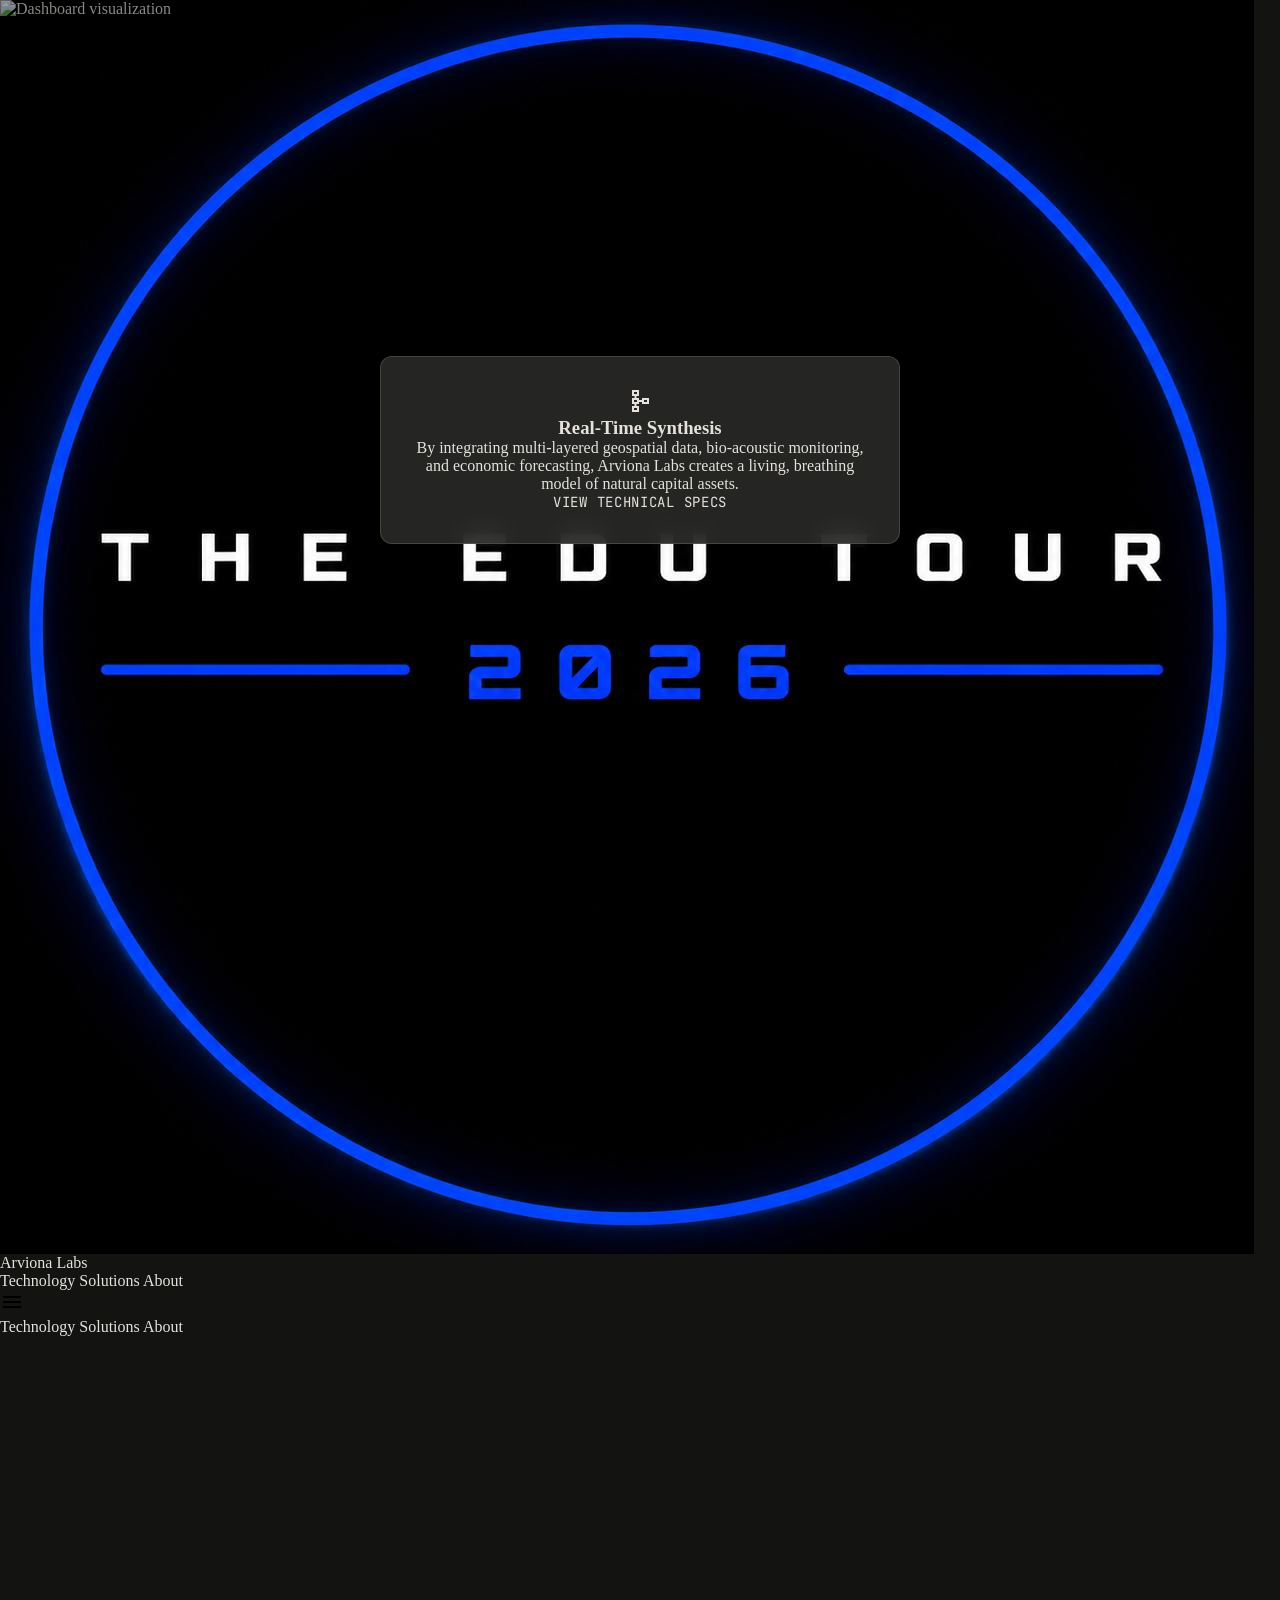
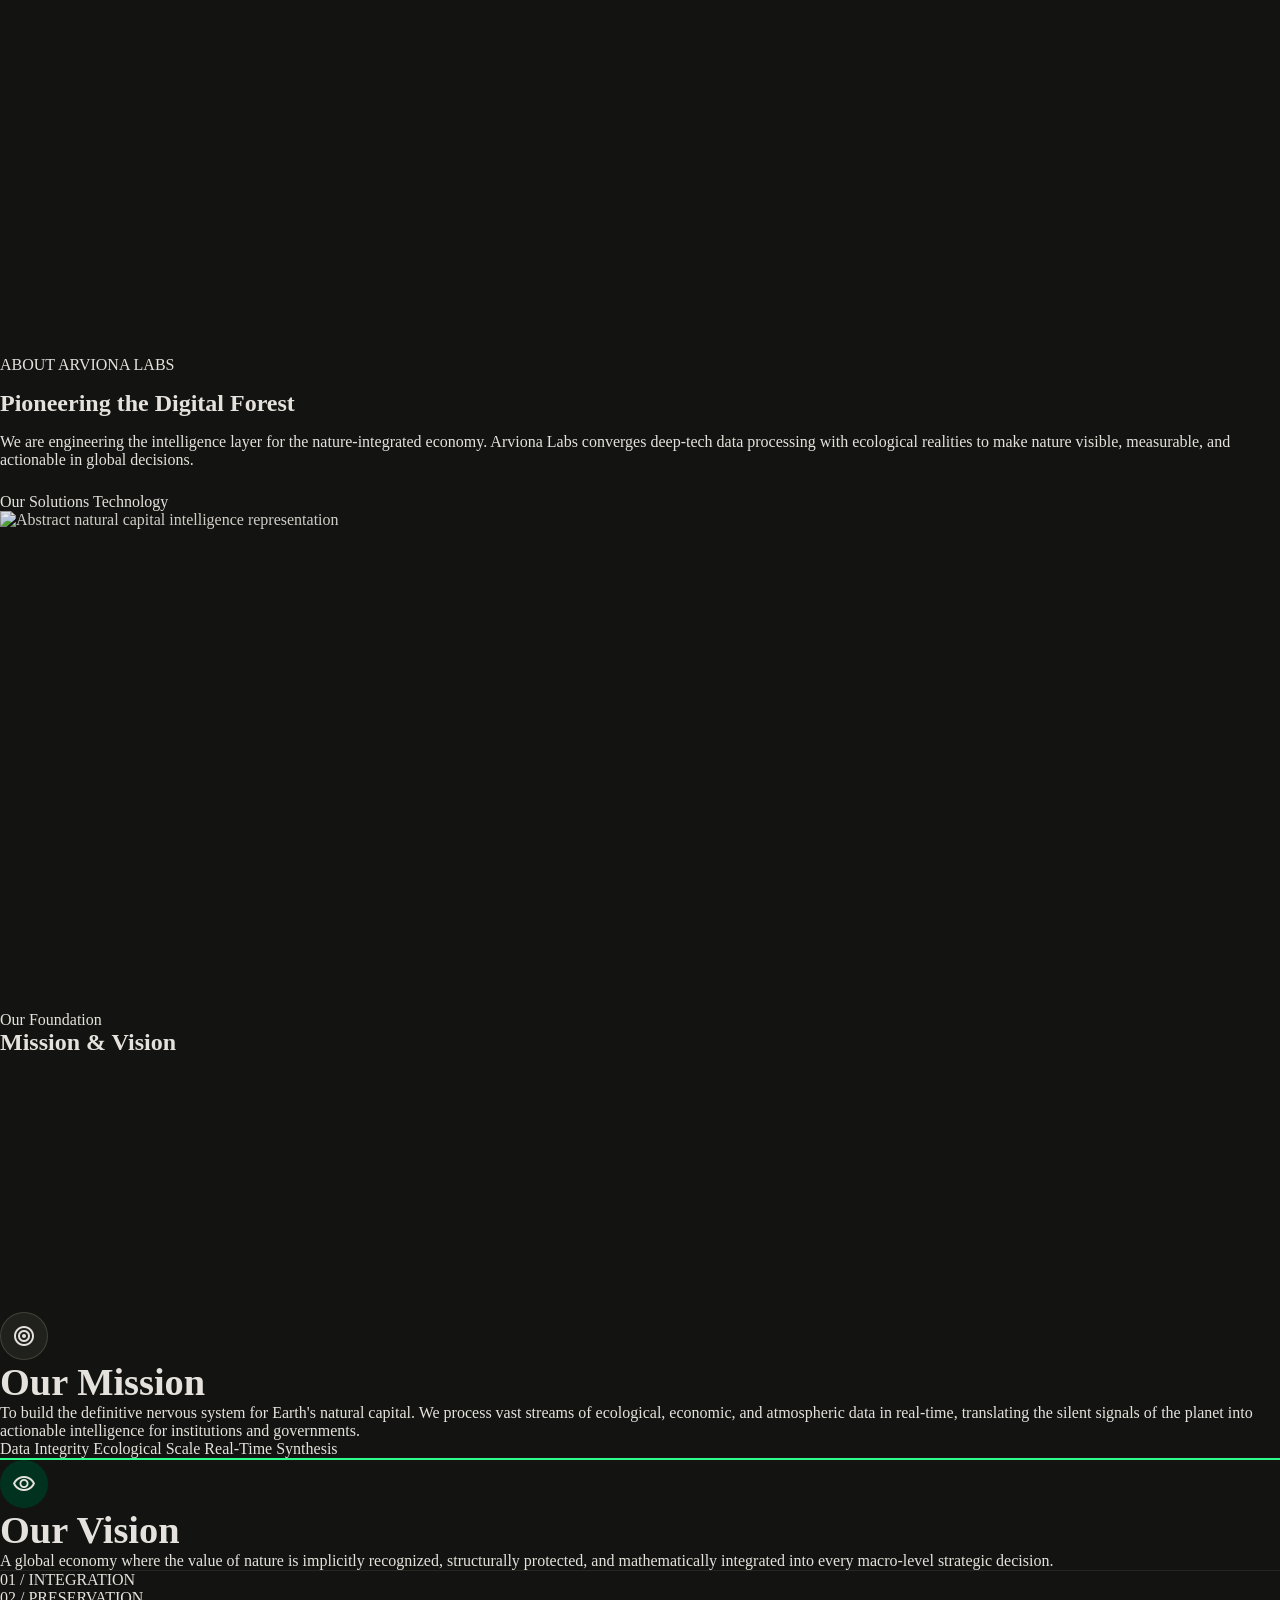
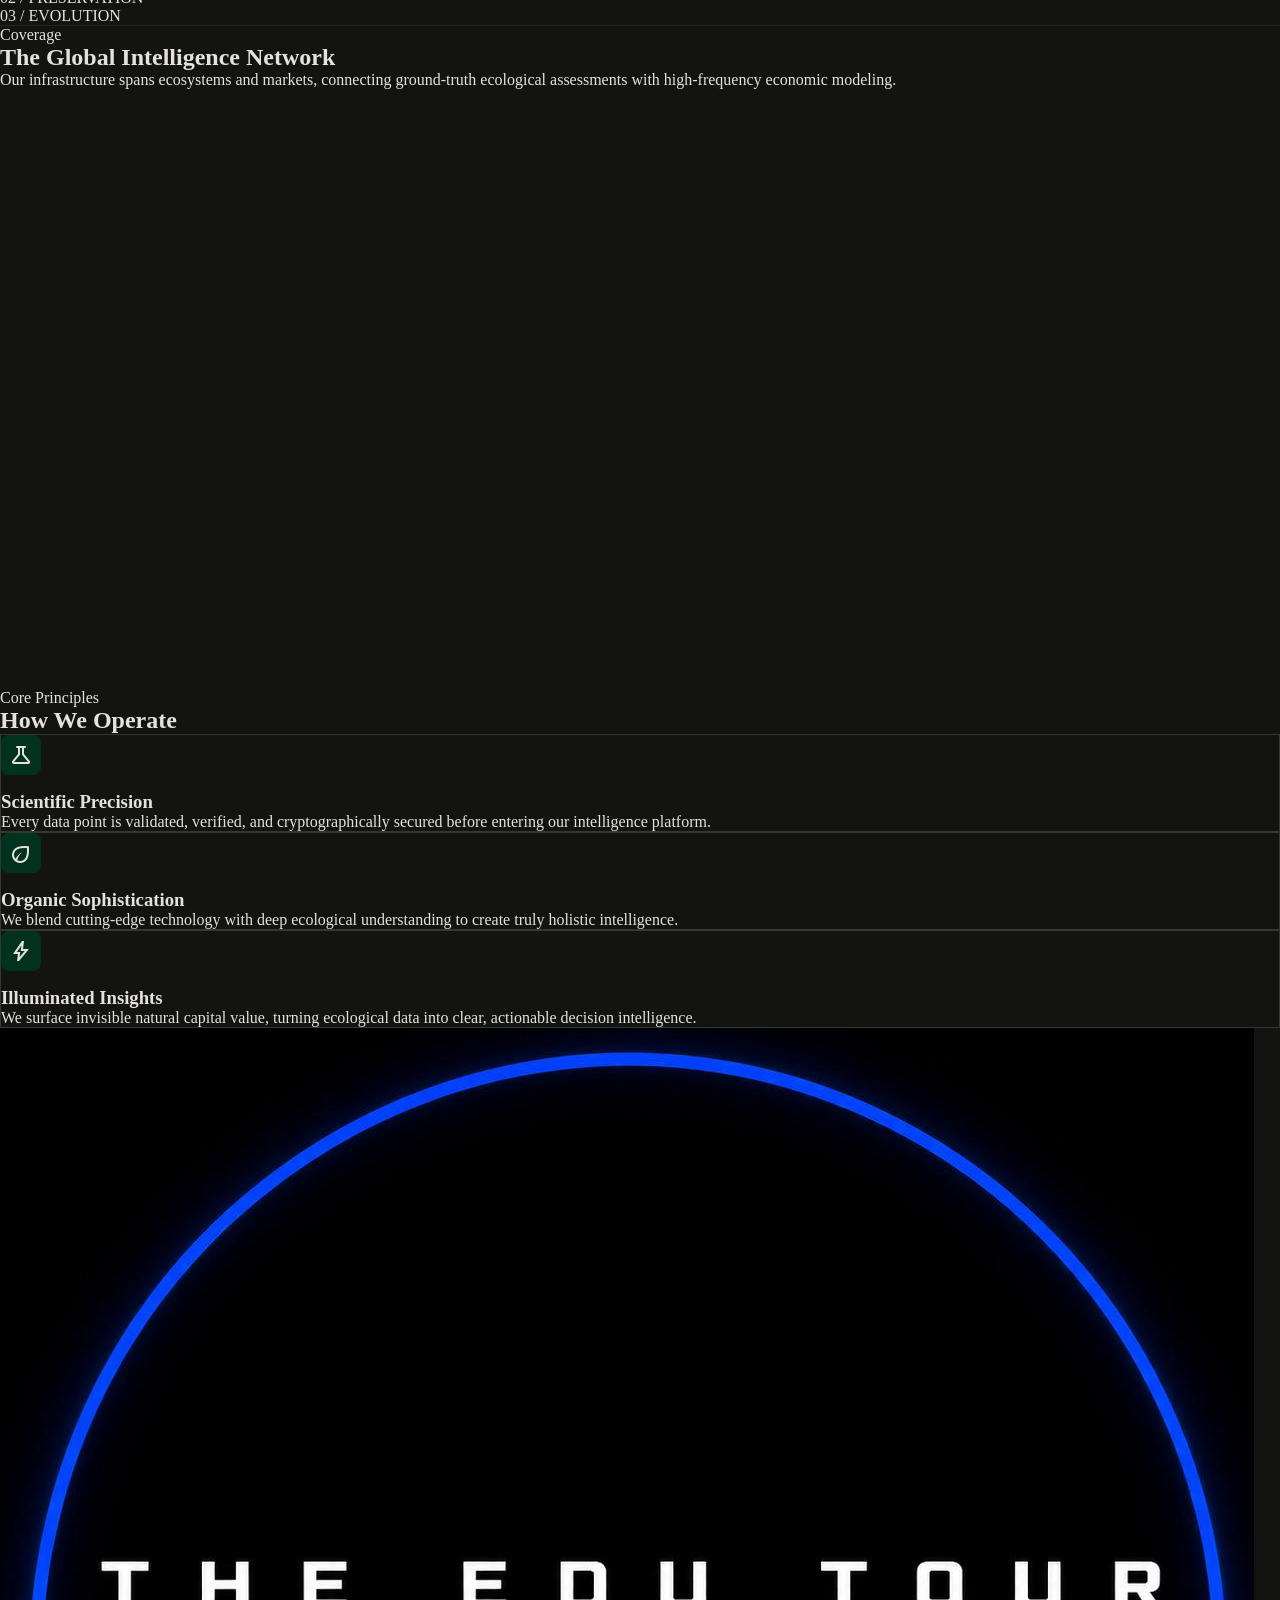
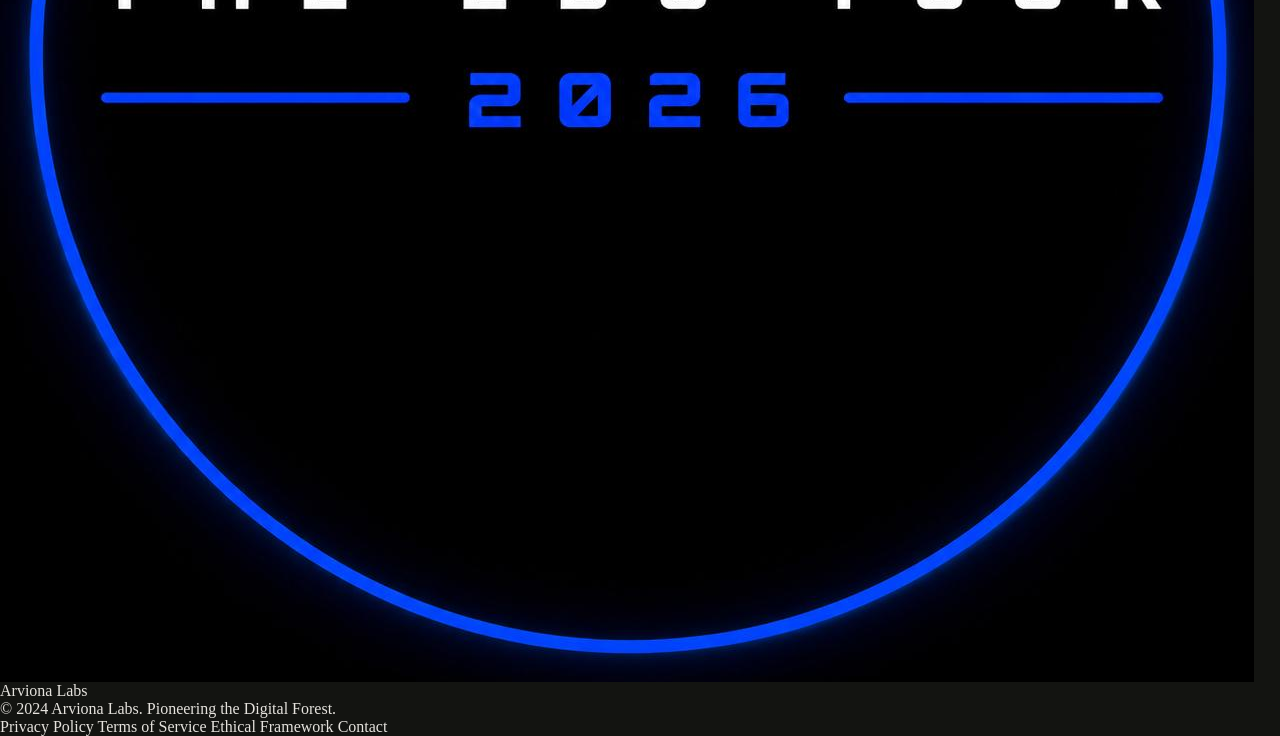
==== about.html @ b2488eae "first commit of website" ====
<!DOCTYPE html>
<html lang="en">
<head>
<meta charset="utf-8"/>
<meta content="width=device-width, initial-scale=1.0" name="viewport"/>
<title>About - Arviona Labs | Pioneering the Digital Forest</title>
<meta name="description" content="Engineering the intelligence layer for the nature-integrated economy. Arviona Labs converges deep-tech data processing with ecological realities."/>
<link href="https://fonts.googleapis.com/css2?family=DM+Sans:wght@400;500;700&family=JetBrains+Mono:wght@400;500&family=Plus+Jakarta+Sans:wght@500;600;700&display=swap" rel="stylesheet"/>
<link href="https://fonts.googleapis.com/css2?family=Material+Symbols+Outlined:wght,FILL@100..700,0..1&display=swap" rel="stylesheet"/>
<link href="arviona labs.jpeg" rel="icon" type="image/jpeg"/>
<link href="styles.css" rel="stylesheet"/>
</head>
<body class="tech-grid">

<!-- NAV -->
<nav class="nav">
  <a href="index.html" class="nav-logo">
    <div class="nav-icon nav-icon-image"><img alt="" class="brand-logo-image" src="arviona labs.jpeg"/></div>
    <span class="nav-brand">Arviona Labs</span>
  </a>
  <div class="nav-links">
    <a class="nav-link" href="technology.html">Technology</a>
    <a class="nav-link" href="solutions.html">Solutions</a>
    <a class="nav-link active" href="about.html">About</a>
  </div>
  <button class="nav-hamburger md-show" id="menu-btn" aria-label="Open menu">
    <span class="material-symbols-outlined">menu</span>
  </button>
</nav>

<div class="mobile-menu" id="mobile-menu">
  <a href="technology.html">Technology</a>
  <a href="solutions.html">Solutions</a>
  <a class="active" href="about.html">About</a>
</div>

<main class="main">

  <!-- HERO -->
  <section class="container section relative" style="padding-top:120px">
    <div class="blur-neon" style="top:0;right:0;width:500px;height:500px"></div>
    <div class="hero-grid" style="position:relative;z-index:10">
      <div class="space-y-4">
        <div class="chip">
          <span class="dot dot-sm"></span>
          ABOUT ARVIONA LABS
        </div>
        <h1 class="display-lg text-on-surface leading-tight" style="margin-top:16px">
          Pioneering the <span class="text-gradient">Digital Forest</span>
        </h1>
        <p class="body-lg text-on-surface-variant max-w-2xl" style="margin-top:16px">
          We are engineering the intelligence layer for the nature-integrated economy. Arviona Labs converges deep-tech data processing with ecological realities to make nature visible, measurable, and actionable in global decisions.
        </p>
        <div class="flex flex-wrap gap-4" style="margin-top:24px">
          <a href="solutions.html" class="btn-primary">Our Solutions</a>
          <a href="technology.html" class="btn-secondary">Technology</a>
        </div>
      </div>
      <div class="relative" style="height:clamp(300px,40vw,500px)">
        <div class="blur-primary" style="inset:0;border-radius:50%;transform:scale(1.5)"></div>
        <img alt="Abstract natural capital intelligence representation"
          class="hover-scale drop-shadow-2xl"
          style="position:relative;z-index:10;width:100%;height:100%;object-fit:contain;opacity:0.9"
          src="https://lh3.googleusercontent.com/aida/[base64]"/>
      </div>
    </div>
  </section>

  <!-- MISSION & VISION -->
  <section class="container section">
    <div class="mb-10">
      <span class="section-label">Our Foundation</span>
      <h2 class="headline-lg text-on-bg mt-3">Mission &amp; Vision</h2>
    </div>
    <div class="grid" style="grid-template-columns:7fr 5fr;gap:var(--gutter)">
      <!-- Mission -->
      <div class="glass-dark rounded-2xl p-8 relative overflow-hidden flex flex-col gap-4">
        <div class="blur-primary" style="top:-120px;right:-120px;width:256px;height:256px"></div>
        <div style="width:48px;height:48px;border-radius:50%;background:var(--surface-container);border:1px solid rgba(184,206,162,0.2);display:flex;align-items:center;justify-content:center;position:relative;z-index:10">
          <span class="material-symbols-outlined text-primary text-2xl">target</span>
        </div>
        <h3 class="headline-lg text-secondary" style="position:relative;z-index:10;font-size:clamp(28px,3vw,48px)">Our Mission</h3>
        <p class="body-lg text-on-surface-variant leading-relaxed" style="position:relative;z-index:10">
          To build the definitive nervous system for Earth's natural capital. We process vast streams of ecological, economic, and atmospheric data in real-time, translating the silent signals of the planet into actionable intelligence for institutions and governments.
        </p>
        <div class="flex flex-wrap gap-3 mt-auto pt-8" style="position:relative;z-index:10">
          <span class="chip-surface">Data Integrity</span>
          <span class="chip-surface">Ecological Scale</span>
          <span class="chip-surface">Real-Time Synthesis</span>
        </div>
      </div>

      <!-- Vision -->
      <div class="glass-dark rounded-2xl p-8 neon-box-glow relative overflow-hidden flex flex-col gap-4">
        <div class="absolute" style="bottom:0;left:0;width:100%;height:2px;background:var(--neon)"></div>
        <div style="width:48px;height:48px;border-radius:50%;background:var(--primary-container);display:flex;align-items:center;justify-content:center;position:relative;z-index:10">
          <span class="material-symbols-outlined text-neon text-2xl">visibility</span>
        </div>
        <h3 class="headline-lg text-on-bg" style="position:relative;z-index:10;font-size:clamp(28px,3vw,48px)">Our Vision</h3>
        <p class="body-md text-on-surface-variant" style="position:relative;z-index:10">
          A global economy where the value of nature is implicitly recognized, structurally protected, and mathematically integrated into every macro-level strategic decision.
        </p>
        <div class="space-y-2 mt-4 pt-4" style="border-top:1px solid rgba(184,206,162,0.1);position:relative;z-index:10">
          <p class="label-tech text-primary">01 / INTEGRATION</p>
          <p class="label-tech text-primary">02 / PRESERVATION</p>
          <p class="label-tech text-primary">03 / EVOLUTION</p>
        </div>
      </div>
    </div>
  </section>

  <!-- GLOBAL INTELLIGENCE NETWORK -->
  <section class="container section" style="border-top:1px solid rgba(184,206,162,0.1)">
    <div class="text-center max-w-3xl mx-auto mb-10">
      <span class="section-label">Coverage</span>
      <h2 class="headline-lg text-on-bg mt-3">The Global Intelligence Network</h2>
      <p class="body-lg text-on-surface-variant mt-3">
        Our infrastructure spans ecosystems and markets, connecting ground-truth ecological assessments with high-frequency economic modeling.
      </p>
    </div>

    <div class="glass-dark rounded-2xl overflow-hidden relative" style="height:clamp(400px,50vw,600px)">
      <div class="absolute inset-0" style="background:rgba(19,20,17,0.6);mix-blend-mode:multiply;z-index:10"></div>
      <img alt="Dashboard visualization" style="position:absolute;inset:0;width:100%;height:100%;object-fit:cover;opacity:0.6;z-index:0"
        src="https://lh3.googleusercontent.com/aida/[base64]"/>
      <!-- Overlay Card -->
      <div style="position:absolute;top:50%;left:50%;transform:translate(-50%,-50%);z-index:20;max-width:520px;width:90%;background:rgba(42,42,39,0.9);backdrop-filter:blur(12px);border:1px solid rgba(184,206,162,0.2);border-radius:var(--r-lg);padding:32px;text-align:center">
        <span class="material-symbols-outlined text-4xl text-neon mb-4">schema</span>
        <h3 class="title-md text-secondary mb-4">Real-Time Synthesis</h3>
        <p class="body-md text-on-surface-variant mb-6">
          By integrating multi-layered geospatial data, bio-acoustic monitoring, and economic forecasting, Arviona Labs creates a living, breathing model of natural capital assets.
        </p>
        <a href="solutions.html" class="btn-primary" style="font-family:'JetBrains Mono',monospace;font-size:14px;letter-spacing:0.05em;text-transform:uppercase">
          View Technical Specs
        </a>
      </div>
    </div>
  </section>

  <!-- CORE PRINCIPLES -->
  <section class="container section">
    <div class="mb-10">
      <span class="section-label">Core Principles</span>
      <h2 class="headline-lg text-on-bg mt-3">How We Operate</h2>
    </div>
    <div class="grid grid-3">
      <div class="glass-dark rounded-xl p-6 glow-hover" style="border:1px solid rgba(184,206,162,0.2)">
        <div style="width:40px;height:40px;border-radius:8px;background:var(--primary-container);display:flex;align-items:center;justify-content:center;margin-bottom:16px">
          <span class="material-symbols-outlined text-neon">science</span>
        </div>
        <h3 class="body-md font-semibold text-on-surface mb-2">Scientific Precision</h3>
        <p class="body-md text-on-surface-variant">Every data point is validated, verified, and cryptographically secured before entering our intelligence platform.</p>
      </div>
      <div class="glass-dark rounded-xl p-6 glow-hover" style="border:1px solid rgba(184,206,162,0.2)">
        <div style="width:40px;height:40px;border-radius:8px;background:var(--primary-container);display:flex;align-items:center;justify-content:center;margin-bottom:16px">
          <span class="material-symbols-outlined text-neon">eco</span>
        </div>
        <h3 class="body-md font-semibold text-on-surface mb-2">Organic Sophistication</h3>
        <p class="body-md text-on-surface-variant">We blend cutting-edge technology with deep ecological understanding to create truly holistic intelligence.</p>
      </div>
      <div class="glass-dark rounded-xl p-6 glow-hover" style="border:1px solid rgba(184,206,162,0.2)">
        <div style="width:40px;height:40px;border-radius:8px;background:var(--primary-container);display:flex;align-items:center;justify-content:center;margin-bottom:16px">
          <span class="material-symbols-outlined text-neon">bolt</span>
        </div>
        <h3 class="body-md font-semibold text-on-surface mb-2">Illuminated Insights</h3>
        <p class="body-md text-on-surface-variant">We surface invisible natural capital value, turning ecological data into clear, actionable decision intelligence.</p>
      </div>
    </div>
  </section>

</main>

<!-- FOOTER -->
<footer class="footer">
  <div class="footer-simple">
    <div class="nav-logo">
      <div class="nav-icon nav-icon-image"><img alt="" class="brand-logo-image" src="arviona labs.jpeg"/></div>
      <span class="nav-brand">Arviona Labs</span>
    </div>
    <div class="label-tech text-tertiary">© 2024 Arviona Labs. Pioneering the Digital Forest.</div>
    <div class="flex flex-wrap justify-center gap-6">
      <a class="label-tech text-on-surface-variant transition-colors" href="#">Privacy Policy</a>
      <a class="label-tech text-on-surface-variant transition-colors" href="#">Terms of Service</a>
      <a class="label-tech text-on-surface-variant transition-colors" href="#">Ethical Framework</a>
      <a class="label-tech text-on-surface-variant transition-colors" href="#">Contact</a>
    </div>
  </div>
</footer>

<script>
  document.getElementById('menu-btn').addEventListener('click', () => {
    document.getElementById('mobile-menu').classList.toggle('open');
  });
</script>
</body>
</html>
---- styles.css ----
/* ===================================================================
   ARVIONA LABS — DESIGN SYSTEM (Self-Contained, No CDN)
   =================================================================== */

/* === RESET === */
*, *::before, *::after { box-sizing: border-box; margin: 0; padding: 0; }
html { scroll-behavior: smooth; -webkit-text-size-adjust: 100%; }
body { min-height: 100vh; -webkit-font-smoothing: antialiased; -moz-osx-font-smoothing: grayscale; }
img, picture, video, canvas, svg { display: block; max-width: 100%; }
input, button, textarea, select { font: inherit; }
a { color: inherit; text-decoration: none; }
ul, ol { list-style: none; }
button { cursor: pointer; border: none; background: none; }

/* === DESIGN TOKENS === */
:root {
  /* Core palette */
  --bg: #131411;
  --surface: #131411;
  --surface-container-lowest: #0e0e0c;
  --surface-container-low: #1c1c19;
  --surface-container: #20201d;
  --surface-container-high: #2a2a27;
  --surface-container-highest: #353532;
  --surface-variant: #353532;
  --surface-bright: #3a3936;

  /* Text */
  --on-bg: #e5e2dd;
  --on-surface: #e5e2dd;
  --on-surface-variant: #c1c9c1;

  /* Brand */
  --primary: #a1d1b5;
  --primary-container: #00321f;
  --on-primary: #073824;
  --on-primary-container: #6e9c82;
  --secondary: #dac2aa;
  --secondary-fixed-dim: #dac2aa;
  --secondary-fixed: #f8dec5;
  --secondary-container: #574634;
  --on-secondary: #3c2e1d;
  --tertiary: #b8cea2;
  --tertiary-fixed-dim: #b8cea2;
  --tertiary-container: #1e2f11;

  /* Accent */
  --neon: #2DFF8D;
  --deep-earth: #1A1D1C;
  --surface-cream: #F2E8DF;
  --fossil-brown: #5F3D3B;

  /* Outline */
  --outline: #8b938c;
  --outline-variant: #414943;

  /* Error */
  --error: #ffb4ab;

  /* Spacing */
  --unit: 8px;
  --gutter: 24px;
  --stack-xs: 4px;
  --stack-md: 16px;
  --stack-xl: 48px;
  --margin-mobile: 20px;
  --margin-desktop: 64px;
  --container-max: 1280px;

  /* Radius */
  --r-sm: 4px;
  --r-md: 8px;
  --r-lg: 12px;
  --r-xl: 16px;
  --r-full: 9999px;
}

/* === BASE === */
body {
  background: var(--bg);
  color: var(--on-bg);
  @media (max-width: 768px) {
    .hero-grid { grid-template-columns: 1fr; }
    .hero-section { min-height: auto; padding-top: 40px; padding-bottom: 40px; }
    .hero-globe-stage {
      width: min(100%, 390px);
      margin: 16px auto 0;
    }
    .hero-globe-shell {
      max-width: 360px;
    }
    .hero-globe-pill {
      bottom: 4px;
    }
  }

  /* Bento Grid */
  .bento {
    display: grid;
    grid-template-columns: repeat(12, 1fr);
    gap: var(--unit);
  }
  .bento > .span-4 { grid-column: span 4; }
  .bento > .span-8 { grid-column: span 8; }
  .bento > .span-12 { grid-column: span 12; }
  @media (max-width: 768px) {
  font-weight: 700;
.title-md, h3 {
  font-family: 'DM Sans', sans-serif;
  line-height: 1.5;
}
.label-tech {
  font-family: 'JetBrains Mono', monospace;
  font-size: 14px;
  font-weight: 500;
  line-height: 1.43;
  letter-spacing: 0.05em;
}
.section-label {
  font-family: 'JetBrains Mono', monospace;
  font-size: 14px;
  font-weight: 500;
  letter-spacing: 0.1em;
  text-transform: uppercase;
  color: var(--neon);
}

/* === LAYOUT === */
.page { display: flex; flex-direction: column; min-height: 100vh; }
.main { flex: 1; padding-top: 72px; }
.container {
  max-width: var(--container-max);
  margin: 0 auto;
  padding-left: var(--margin-desktop);
  padding-right: var(--margin-desktop);
}
.section { padding-top: 80px; padding-bottom: 80px; }
@media (max-width: 768px) {
  .container { padding-left: var(--margin-mobile); padding-right: var(--margin-mobile); }
  .section { padding-top: 48px; padding-bottom: 48px; }
}

/* Grids */
.grid { display: grid; gap: var(--gutter); }
.grid-2 { grid-template-columns: 1fr 1fr; }
.grid-3 { grid-template-columns: repeat(3, 1fr); }
.grid-4 { grid-template-columns: repeat(4, 1fr); }
.grid-12 { grid-template-columns: repeat(12, 1fr); gap: var(--unit); }
.col-4 { grid-column: span 4; }
.col-5 { grid-column: span 5; }
.col-7 { grid-column: span 7; }
.col-8 { grid-column: span 8; }
.col-12 { grid-column: span 12; }
@media (max-width: 768px) {
  .grid-2, .grid-3, .grid-4, .grid-12 { grid-template-columns: 1fr; }
  .col-4, .col-5, .col-7, .col-8, .col-12 { grid-column: span 1; }
}

/* Flex */
.flex { display: flex; }
.flex-col { flex-direction: column; }
.flex-wrap { flex-wrap: wrap; }
.items-center { align-items: center; }
.items-start { align-items: flex-start; }
.items-end { align-items: flex-end; }
.justify-center { justify-content: center; }
.justify-between { justify-content: space-between; }
.justify-end { justify-content: flex-end; }
.flex-1 { flex: 1; }
.flex-grow { flex-grow: 1; }

/* Spacing */
.gap-1 { gap: 4px; }
.gap-2 { gap: 8px; }
.gap-3 { gap: 12px; }
.gap-4 { gap: 16px; }
.gap-6 { gap: 24px; }
.gap-8 { gap: 32px; }
.gap-12 { gap: 48px; }
.gap-unit { gap: var(--unit); }
.gap-gutter { gap: var(--gutter); }

.mt-2 { margin-top: 8px; }
.mt-3 { margin-top: 12px; }
.mt-4 { margin-top: 16px; }
.mt-6 { margin-top: 24px; }
.mt-8 { margin-top: 32px; }
.mt-auto { margin-top: auto; }
.mb-2 { margin-bottom: 8px; }
.mb-4 { margin-bottom: 16px; }
.mb-6 { margin-bottom: 24px; }
.mb-10 { margin-bottom: 40px; }
.pt-4 { padding-top: 16px; }
.pt-6 { padding-top: 24px; }
.pt-8 { padding-top: 32px; }
.pb-4 { padding-bottom: 16px; }
.p-6 { padding: 24px; }
.p-8 { padding: 32px; }
.p-10 { padding: 40px; }
.p-gutter { padding: var(--gutter); }
.px-3 { padding-left: 12px; padding-right: 12px; }
.px-4 { padding-left: 16px; padding-right: 16px; }
.px-6 { padding-left: 24px; padding-right: 24px; }
.px-8 { padding-left: 32px; padding-right: 32px; }
.py-1 { padding-top: 4px; padding-bottom: 4px; }
.py-2 { padding-top: 8px; padding-bottom: 8px; }
.py-3 { padding-top: 12px; padding-bottom: 12px; }
.py-4 { padding-top: 16px; padding-bottom: 16px; }
.py-10 { padding-top: 40px; padding-bottom: 40px; }
.py-12 { padding-top: 48px; padding-bottom: 48px; }

/* Sizing */
.w-full { width: 100%; }
.w-max { width: max-content; }
.h-full { height: 100%; }
.h-48 { height: 192px; }
.max-w-md { max-width: 28rem; }
.max-w-xl { max-width: 36rem; }
.max-w-2xl { max-width: 42rem; }
.max-w-3xl { max-width: 48rem; }
.min-h-screen { min-height: 100vh; }

/* Position */
.relative { position: relative; }
.absolute { position: absolute; }
.fixed { position: fixed; }
.inset-0 { top: 0; right: 0; bottom: 0; left: 0; }
.top-0 { top: 0; }
.bottom-0 { bottom: 0; }
.left-0 { left: 0; }
/* Misc */
.mx-auto { margin-left: auto; margin-right: auto; }
.overflow-hidden { overflow: hidden; }
.overflow-x-hidden { overflow-x: hidden; }
.pointer-events-none { pointer-events: none; }
.cursor-pointer { cursor: pointer; }
.object-cover { object-fit: cover; }
.object-contain { object-fit: contain; }
.rounded-sm { border-radius: var(--r-sm); }
.rounded { border-radius: var(--r-md); }
.rounded-lg { border-radius: var(--r-lg); }
.rounded-xl { border-radius: var(--r-lg); }
.rounded-2xl { border-radius: var(--r-xl); }
.rounded-full { border-radius: var(--r-full); }
.border { border: 1px solid; }
.border-t { border-top: 1px solid; }
.border-b { border-bottom: 1px solid; }
.space-y-2 > * + * { margin-top: 8px; }
.space-y-4 > * + * { margin-top: 16px; }
.space-y-6 > * + * { margin-top: 24px; }

/* Transitions */
.transition { transition: all 0.3s ease; }
.transition-colors { transition: color 0.3s, background-color 0.3s, border-color 0.3s; }
.transition-opacity { transition: opacity 0.5s ease; }
.transition-transform { transition: transform 0.3s ease; }
.duration-300 { transition-duration: 300ms; }
.duration-500 { transition-duration: 500ms; }
.duration-700 { transition-duration: 700ms; }

/* === COLORS === */
.text-primary { color: var(--primary); }
.text-neon { color: var(--neon); }
.text-secondary { color: var(--secondary); }
.text-secondary-dim { color: var(--secondary-fixed-dim); }
.text-tertiary { color: var(--tertiary); }
.text-tertiary-dim { color: var(--tertiary-fixed-dim); }
.text-on-bg { color: var(--on-bg); }
.text-on-surface { color: var(--on-surface); }
.text-on-surface-variant { color: var(--on-surface-variant); }
.text-on-primary-container { color: var(--on-primary-container); }
.text-outline { color: var(--outline); }

.bg-surface { background: var(--surface); }
.bg-container { background: var(--surface-container); }
.bg-container-low { background: var(--surface-container-low); }
.bg-container-high { background: var(--surface-container-high); }
.bg-container-lowest { background: var(--surface-container-lowest); }
.bg-primary-container { background: var(--primary-container); }
.bg-deep-earth { background: var(--deep-earth); }

.border-outline { border-color: var(--outline-variant); }
.border-tertiary { border-color: rgba(184, 206, 162, 0.2); }
.border-neon { border-color: rgba(45, 255, 141, 0.5); }

.opacity-60 { opacity: 0.6; }
.opacity-70 { opacity: 0.7; }
.opacity-80 { opacity: 0.8; }
.opacity-90 { opacity: 0.9; }
.mix-blend-screen { mix-blend-mode: screen; }
.mix-blend-luminosity { mix-blend-mode: luminosity; }

/* === COMPONENT STYLES === */

/* Nav */
.nav {
  position: fixed;
  top: 0;
  left: 0;
  right: 0;
  z-index: 50;
  display: flex;
  align-items: center;
  justify-content: space-between;
  padding: 16px var(--margin-desktop);
  background: rgba(19, 20, 17, 0.8);
  backdrop-filter: blur(12px);
  -webkit-backdrop-filter: blur(12px);
  border-bottom: 1px solid rgba(65, 73, 67, 0.2);
}
@media (max-width: 768px) { .nav { padding: 16px var(--margin-mobile); } }
.nav-logo {
  display: flex;
  align-items: center;
  gap: 12px;
}
.nav-icon {
  width: 32px;
  height: 32px;
  border-radius: 8px;
  background: var(--primary-container);
  border: 1px solid rgba(184, 206, 162, 0.3);
  display: flex;
  align-items: center;
  justify-content: center;
}
.nav-icon-image {
  width: 42px;
  height: 42px;
  padding: 0;
  overflow: hidden;
  border-radius: 50%;
  background: #000;
  box-shadow: 0 0 18px rgba(9, 92, 255, 0.25);
}
.brand-logo-image {
  width: 100%;
  height: 100%;
  object-fit: cover;
}
.nav-icon .material-symbols-outlined { color: var(--neon); font-size: 18px; }
.nav-brand {
  font-family: 'Plus Jakarta Sans', sans-serif;
  font-size: 16px;
  font-weight: 700;
  color: var(--on-bg);
  letter-spacing: -0.01em;
}
.nav-links {
  display: flex;
  align-items: center;
  gap: 32px;
}
@media (max-width: 768px) { .nav-links { display: none; } }
.nav-link {
  font-family: 'DM Sans', sans-serif;
  font-size: 16px;
  color: var(--on-surface-variant);
  transition: color 0.3s;
}
.nav-link:hover { color: var(--neon); }
.nav-link.active {
  color: var(--neon);
  font-weight: 700;
  border-bottom: 2px solid var(--neon);
  padding-bottom: 4px;
}
.nav-cta {
  display: inline-block;
  background: var(--secondary-fixed-dim);
  color: var(--primary-container);
  padding: 8px 24px;
  border-radius: var(--r-full);
  font-size: 14px;
  font-weight: 700;
  transition: background 0.3s;
}
.nav-cta:hover { background: var(--secondary-fixed); }
.nav-hamburger {
  display: none;
  color: var(--on-surface);
  padding: 8px;
}
@media (max-width: 768px) { .nav-hamburger { display: flex; } }

/* Mobile Menu */
.mobile-menu {
  display: none;
  position: fixed;
  top: 65px;
  left: 0;
  right: 0;
  z-index: 40;
  flex-direction: column;
  background: var(--surface-container-low);
  border-bottom: 1px solid rgba(65, 73, 67, 0.2);
  padding: 16px var(--margin-mobile);
}
.mobile-menu.open { display: flex; }
.mobile-menu a {
  display: block;
  padding: 12px 0;
  color: var(--on-surface-variant);
  font-size: 16px;
  border-bottom: 1px solid rgba(65, 73, 67, 0.1);
  transition: color 0.3s;
}
.mobile-menu a:hover, .mobile-menu a.active { color: var(--neon); }

/* Glass Panel */
.glass {
  background: rgba(42, 42, 39, 0.4);
  backdrop-filter: blur(20px);
  -webkit-backdrop-filter: blur(20px);
  border: 1px solid rgba(146, 167, 126, 0.2);
}
.glass-dark {
  background: rgba(19, 20, 17, 0.6);
  backdrop-filter: blur(20px);
  -webkit-backdrop-filter: blur(20px);
  border: 1px solid rgba(184, 206, 162, 0.1);
}

/* Cards */
.card {
  background: var(--surface-container);
  border: 1px solid rgba(184, 206, 162, 0.2);
  border-radius: var(--r-lg);
  overflow: hidden;
  transition: border-color 0.3s;
}
.card:hover { border-color: rgba(45, 255, 141, 0.4); }

/* Buttons */
.btn-primary {
  display: inline-block;
  background: var(--secondary-fixed-dim);
  color: var(--primary-container);
  padding: 12px 32px;
  border-radius: var(--r-full);
  font-family: 'DM Sans', sans-serif;
  font-size: 16px;
  font-weight: 700;
  transition: background 0.3s;
}
.btn-primary:hover { background: var(--secondary-fixed); }
.btn-secondary {
  display: inline-block;
  border: 1px solid rgba(184, 206, 162, 0.5);
  color: var(--on-bg);
  padding: 12px 32px;
  border-radius: var(--r-full);
  font-size: 16px;
  background: rgba(42, 42, 39, 0.4);
  backdrop-filter: blur(20px);
  transition: border-color 0.3s, box-shadow 0.3s;
}
.btn-secondary:hover {
  border-color: var(--neon);
  box-shadow: 0 0 25px rgba(45, 255, 141, 0.2);
}
.btn-outline {
  display: inline-flex;
  align-items: center;
  gap: 8px;
  background: transparent;
  border: 1px solid var(--outline-variant);
  color: var(--on-surface);
  padding: 8px 24px;
  border-radius: var(--r-sm);
  font-family: 'JetBrains Mono', monospace;
  font-size: 14px;
  transition: all 0.3s;
}
.btn-outline:hover { border-color: var(--neon); color: var(--neon); }

/* Chips */
.chip {
  display: inline-flex;
  align-items: center;
  gap: 8px;
  padding: 6px 12px;
  border-radius: var(--r-full);
  background: rgba(0, 50, 31, 0.5);
  border: 1px solid rgba(161, 209, 181, 0.2);
  font-family: 'JetBrains Mono', monospace;
  font-size: 14px;
  font-weight: 500;
  color: var(--neon);
  letter-spacing: 0.05em;
}
.chip-surface {
  background: var(--surface-container-high);
  border: 1px solid rgba(65, 73, 67, 0.3);
  color: var(--tertiary-fixed-dim);
}
.chip-neutral {
  background: var(--surface-container-high);
  border: 1px solid rgba(65, 73, 67, 0.3);
  color: var(--neon);
}

/* Status Dot */
.dot {
  width: 8px;
  height: 8px;
  border-radius: 50%;
  background: var(--neon);
  animation: pulse 2s ease-in-out infinite;
}
.dot-sm { width: 6px; height: 6px; }

/* Glow Effects */
.neon-text-glow { text-shadow: 0 0 10px rgba(45, 255, 141, 0.5); }
.neon-box-glow {
  box-shadow: 0 0 20px rgba(45, 255, 141, 0.15);
  transition: box-shadow 0.3s;
}
.neon-box-glow:hover { box-shadow: 0 0 35px rgba(45, 255, 141, 0.3); }
.glow-hover { transition: all 0.3s; }
.glow-hover:hover {
  box-shadow: 0 0 20px rgba(45, 255, 141, 0.2);
  border-color: rgba(45, 255, 141, 0.4);
}
.glow-border {
  box-shadow: 0 0 15px rgba(45, 255, 141, 0.1);
  transition: box-shadow 0.3s, border-color 0.3s;
}
.glow-border:hover {
  box-shadow: 0 0 25px rgba(45, 255, 141, 0.3);
  border-color: rgba(45, 255, 141, 0.5);
}
.text-gradient {
  background: linear-gradient(to right, #dac2aa, #a1d1b5);
  -webkit-background-clip: text;
  -webkit-text-fill-color: transparent;
  background-clip: text;
}
.tech-grid {
  background-image:
    linear-gradient(to right, rgba(146, 167, 126, 0.04) 1px, transparent 1px),
    linear-gradient(to bottom, rgba(146, 167, 126, 0.04) 1px, transparent 1px);
  background-size: 48px 48px;
}

/* Gradient Overlays */
.gradient-up { background: linear-gradient(to top, var(--bg), transparent); }
.gradient-right { background: linear-gradient(to right, rgba(26, 29, 28, 0.8), transparent); }

/* Footer */
.footer {
  background: var(--deep-earth);
  border-top: 1px solid rgba(65, 73, 67, 0.1);
}
.footer-grid {
  max-width: var(--container-max);
  margin: 0 auto;
  display: grid;
  grid-template-columns: 2fr 1fr 1fr;
  gap: var(--stack-xl);
  padding: 48px var(--margin-desktop);
}
@media (max-width: 768px) {
  .footer-grid { grid-template-columns: 1fr; gap: 24px; padding: 32px var(--margin-mobile); }
}
.footer-simple {
  max-width: var(--container-max);
  margin: 0 auto;
  display: flex;
  flex-wrap: wrap;
  justify-content: space-between;
  align-items: center;
  gap: 24px;
  padding: 40px var(--margin-desktop);
}
@media (max-width: 768px) {
  .footer-simple { flex-direction: column; text-align: center; padding: 32px var(--margin-mobile); }
}

/* Animations */
@keyframes pulse {
  0%, 100% { opacity: 1; }
  50% { opacity: 0.4; }
}
@keyframes float {
  0%, 100% { transform: translateY(0px); }
  50% { transform: translateY(-16px); }
}
@keyframes subtle-glow {
  0% { box-shadow: 0 0 0px rgba(45, 255, 141, 0); }
  50% { box-shadow: 0 0 20px rgba(45, 255, 141, 0.2); }
  100% { box-shadow: 0 0 0px rgba(45, 255, 141, 0); }
}
.animate-pulse { animation: pulse 2s ease-in-out infinite; }
.animate-float { animation: float 6s ease-in-out infinite; }
.animate-glow:hover { animation: subtle-glow 2s infinite; }
@media (prefers-reduced-motion: reduce) {
  .animate-pulse,
  .animate-float {
    animation: none !important;
  }
}

/* Radial Blurs */
.blur-neon {
  position: absolute;
  border-radius: 50%;
  background: rgba(45, 255, 141, 0.05);
  filter: blur(100px);
  pointer-events: none;
}
.blur-primary {
  position: absolute;
  border-radius: 50%;
  background: rgba(0, 50, 31, 0.2);
  filter: blur(80px);
  pointer-events: none;
}
.blur-3xl { filter: blur(64px); }

/* Backdrop */
.backdrop-blur {
  backdrop-filter: blur(12px);
  -webkit-backdrop-filter: blur(12px);
}

/* Special Hero Section */
.hero-section {
  min-height: 92vh;
  display: flex;
  align-items: center;
}
.hero-grid {
  display: grid;
  grid-template-columns: 1fr 1fr;
  gap: var(--gutter);
  align-items: center;
  width: 100%;
}
.hero-globe-wrap {
  display: flex;
  align-items: center;
  justify-content: flex-end;
}
.hero-globe-stage {
  position: relative;
  width: min(100%, 520px);
  aspect-ratio: 1;
  margin-left: auto;
  display: grid;
  place-items: center;
  overflow: visible;
}
.hero-globe-aura {
  position: absolute;
  width: 92%;
  aspect-ratio: 1;
  border-radius: 50%;
  background: radial-gradient(circle, rgba(236, 255, 236, 0.92) 0%, rgba(217, 255, 220, 0.36) 56%, rgba(175, 255, 196, 0.12) 72%, transparent 82%);
  filter: blur(20px);
  opacity: 0.95;
}
.hero-globe-shell {
  position: relative;
  width: 100%;
  max-width: 500px;
  aspect-ratio: 1;
  border-radius: 50%;
  overflow: hidden;
  background: radial-gradient(circle at 44% 32%, rgba(255, 255, 255, 0.98), rgba(245, 249, 243, 0.98) 55%, rgba(232, 240, 232, 0.96) 78%, rgba(216, 235, 219, 0.92) 100%);
  box-shadow:
    0 0 42px rgba(226, 255, 226, 0.9),
    0 0 86px rgba(172, 255, 190, 0.28),
    inset 18px 18px 48px rgba(255, 255, 255, 0.66),
    inset -28px -42px 64px rgba(203, 219, 204, 0.55);
}
.hero-globe-shell::before {
  content: '';
  position: absolute;
  inset: 0;
  border-radius: 50%;
  background: radial-gradient(circle at 48% 34%, transparent 0 54%, rgba(163, 188, 165, 0.08) 72%, rgba(154, 255, 176, 0.14) 100%);
  pointer-events: none;
}
.hero-globe-shell::after {
  content: '';
  position: absolute;
  inset: 0;
  border-radius: 50%;
  background: linear-gradient(106deg, rgba(255, 255, 255, 0.12) 0%, rgba(255, 255, 255, 0) 28%, rgba(175, 189, 177, 0.05) 55%, rgba(134, 154, 138, 0.2) 100%);
  mix-blend-mode: multiply;
  pointer-events: none;
}
.hero-globe-canvas {
  width: 100%;
  height: 100%;
  display: block;
}
.hero-globe-pill {
  position: absolute;
  bottom: 12px;
  left: 50%;
  transform: translateX(-50%);
  z-index: 10;
  white-space: nowrap;
}
@media (max-width: 768px) {
  .hero-grid { grid-template-columns: 1fr; }
  .hero-section { min-height: auto; padding-top: 40px; padding-bottom: 40px; }
  .hero-globe-stage {
    width: min(100%, 390px);
    margin: 16px auto 0;
  }
  .hero-globe-shell {
    max-width: 360px;
  }
  .hero-globe-pill {
    bottom: 4px;
  }
}
  stroke: rgba(232, 255, 232, 0.92);
.hero-globe-pill {
  position: absolute;
  bottom: 14px;
  left: 50%;
  transform: translateX(-50%);
  z-index: 10;
  white-space: nowrap;
}
/* Bento Grid */
.bento > .span-4 { grid-column: span 4; }
.bento > .span-8 { grid-column: span 8; }
.bento > .span-12 { grid-column: span 12; }
@media (max-width: 768px) {
    width: min(100%, 400px);
  .bento > .span-4, .bento > .span-8, .bento > .span-12 { grid-column: span 1; }

/* Stats */
    max-width: 360px;
  }
  .hero-globe-pill {
    bottom: 6px;
  font-family: 'Plus Jakarta Sans', sans-serif;
  font-size: clamp(28px, 4vw, 56px);
  font-weight: 700;
  line-height: 1.1;
}

/* Staggered Cards */
.stagger-1 { transform: translateY(0); }
.stagger-2 { transform: translateY(32px); }
.stagger-3 { transform: translateY(64px); }
@media (max-width: 768px) {
  .stagger-2, .stagger-3 { transform: translateY(0); }
}

/* Group hover (image opacity) */
.card-img { transition: opacity 0.5s; }
.card:hover .card-img { opacity: 0.95; }

/* ===========================
   MATERIAL SYMBOLS OVERRIDES
   =========================== */
.material-symbols-outlined {
  font-variation-settings: 'FILL' 0, 'wght' 400, 'GRAD' 0, 'opsz' 24;
  vertical-align: middle;
}
.material-symbols-outlined.fill {
  font-variation-settings: 'FILL' 1;
}

/* Icon in link — slide right on hover */
.link-arrow .material-symbols-outlined { transition: transform 0.3s; }
.link-arrow:hover .material-symbols-outlined { transform: translateX(4px); }

/* Responsive hidden */
@media (max-width: 768px) { .md-hide { display: none !important; } }
@media (min-width: 769px) { .md-show { display: none !important; } }

/* Hover:scale effect */
.hover-scale { transition: transform 0.7s ease; }
.hover-scale:hover { transform: scale(1.05); }

/* === CUSTOM DROP SHADOWS === */
.drop-glow { filter: drop-shadow(0 0 50px rgba(45, 255, 141, 0.25)); }
.drop-shadow-2xl { filter: drop-shadow(0 25px 25px rgba(0,0,0,0.15)); }

/* Accent neon glow on bottom border */
.neon-bottom-bar::after {
  content: '';
  position: absolute;
  bottom: 0;
  left: 0;
  width: 100%;
  height: 2px;
  background: var(--neon);
}
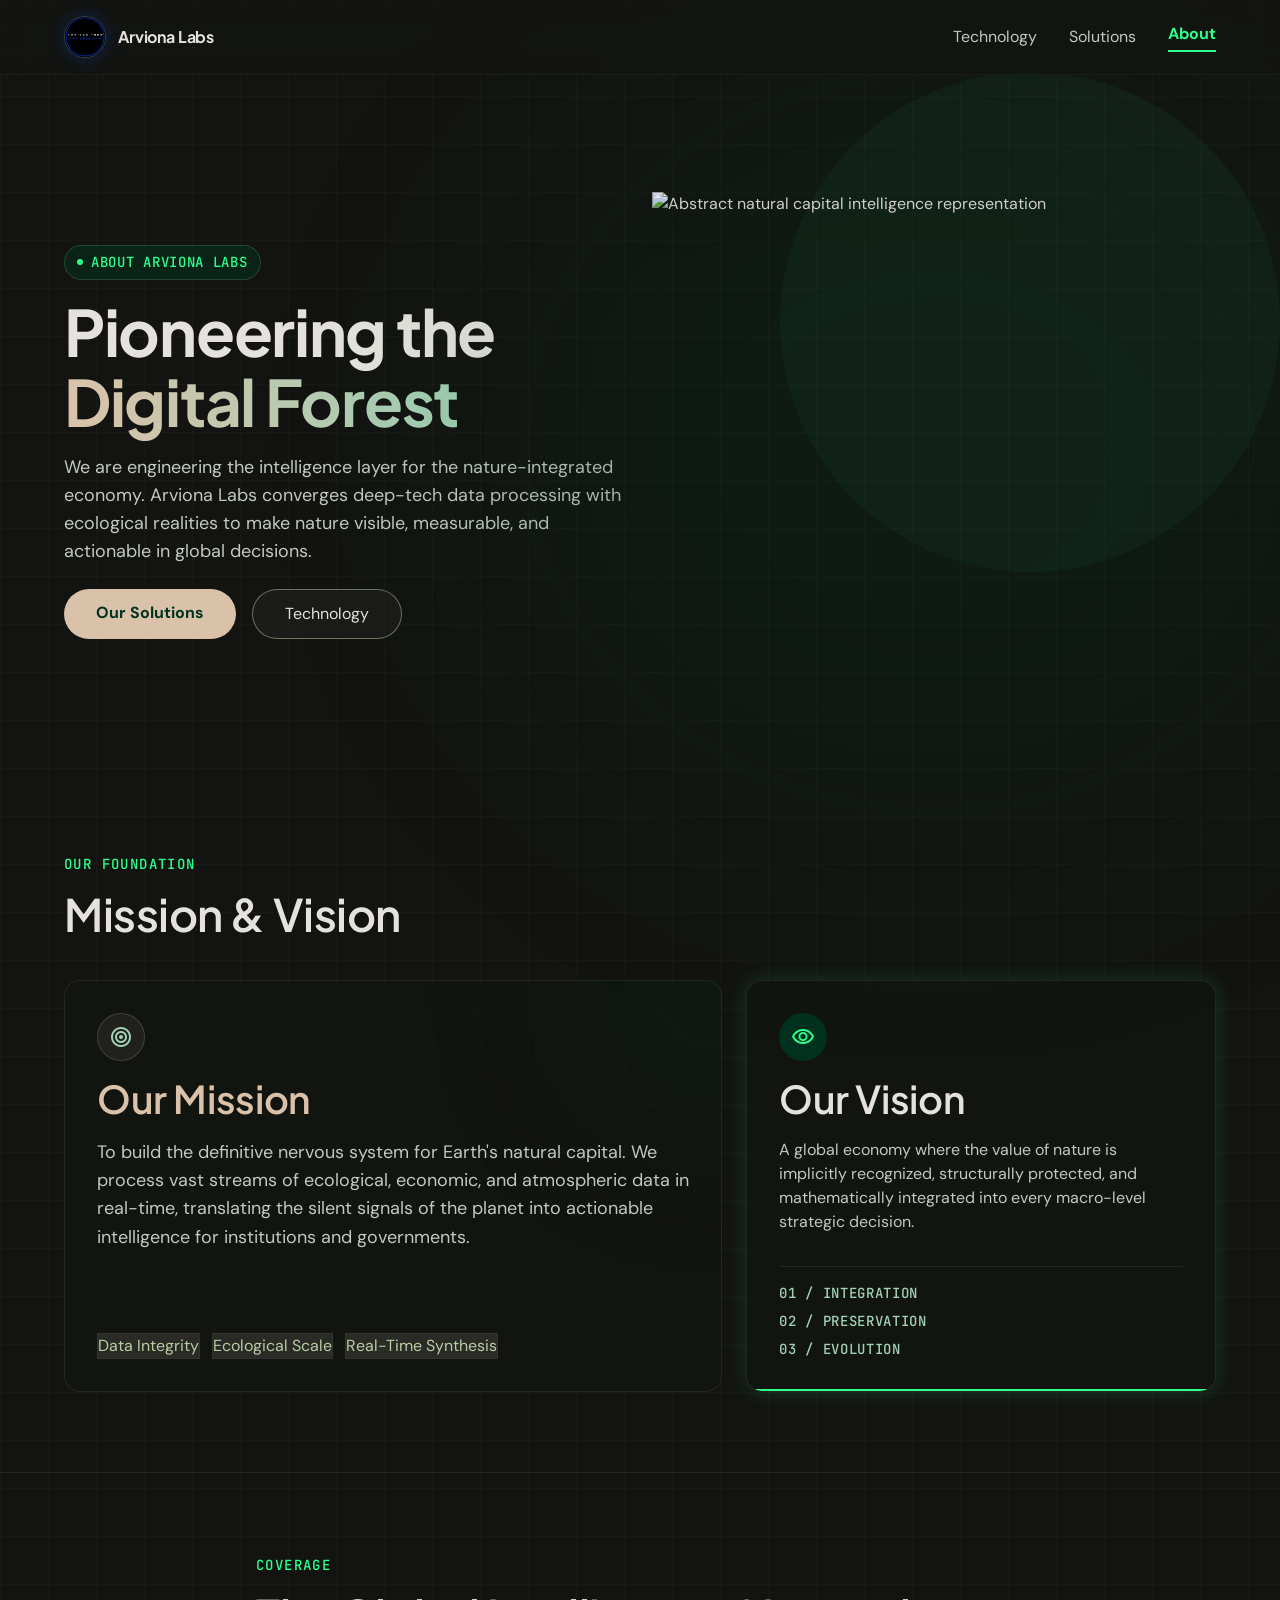
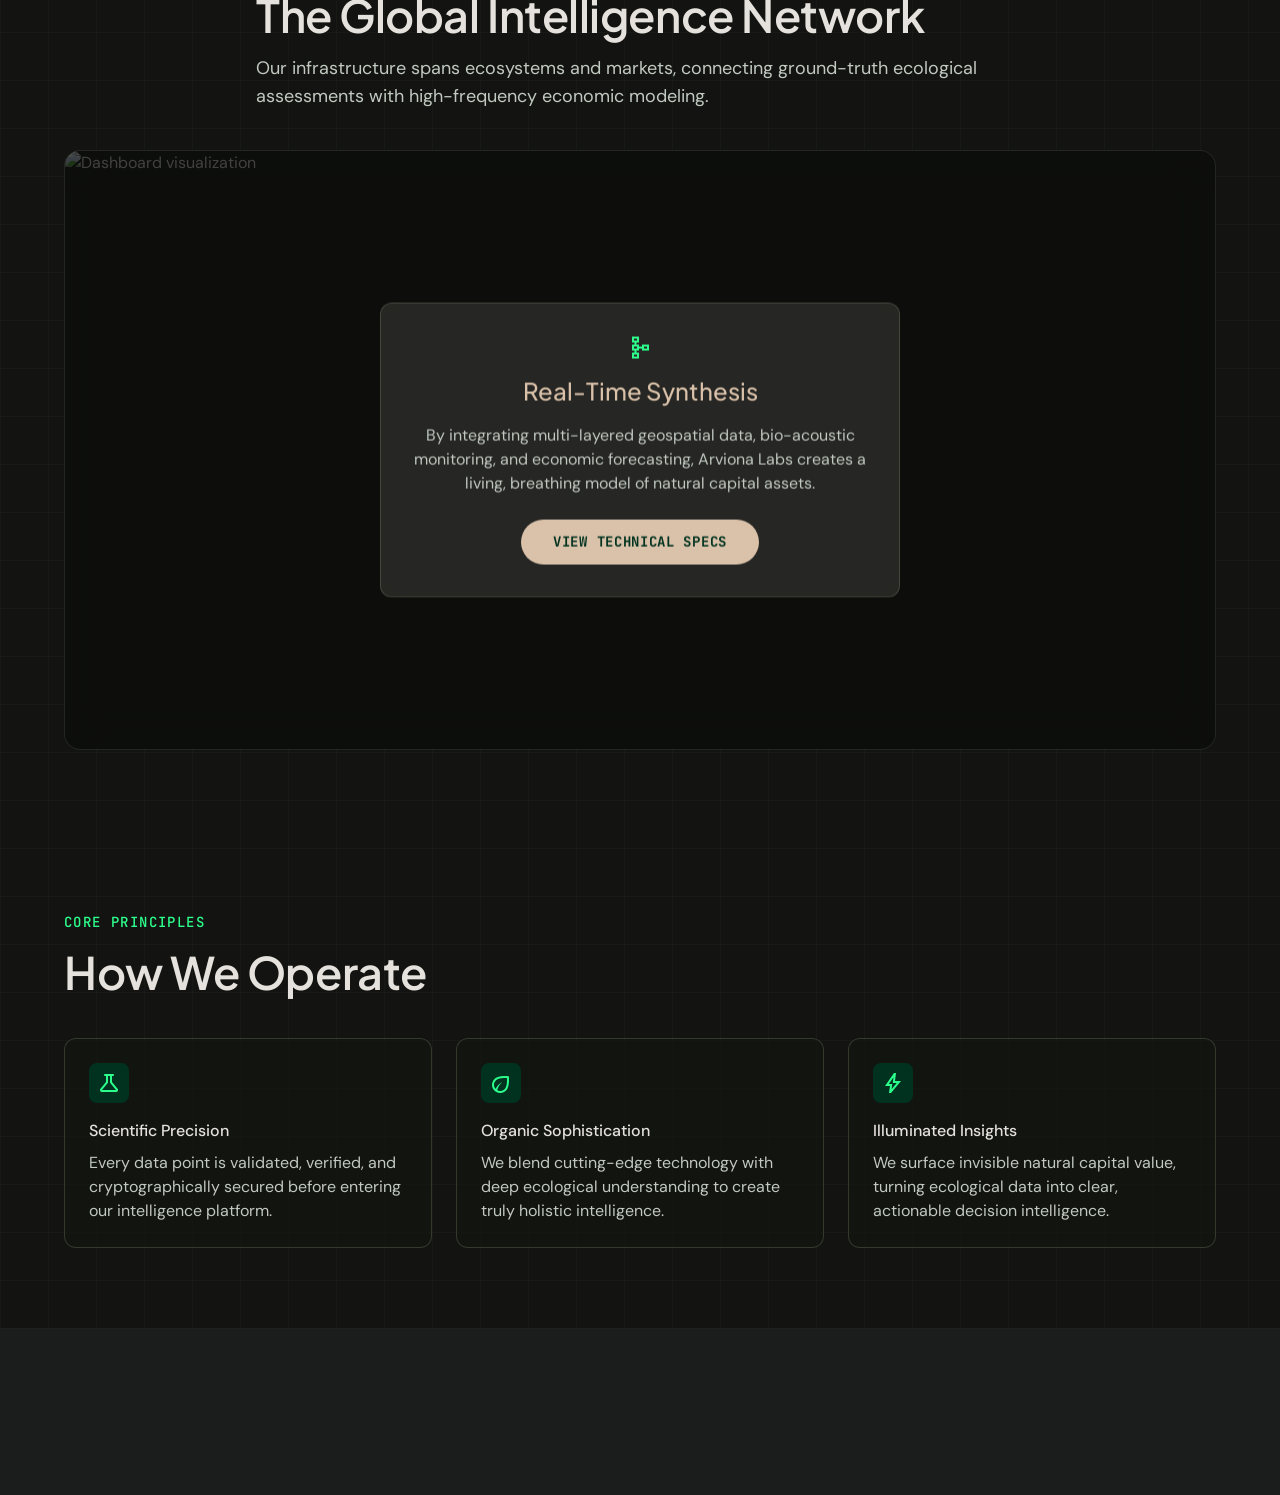
==== commit 881a0c41: "change in the animation of csss" ====
--- a/about.html
+++ b/about.html
@@ -192,5 +192,6 @@
     document.getElementById('mobile-menu').classList.toggle('open');
   });
 </script>
+<script src="site.js"></script>
 </body>
 </html>
--- a/styles.css
+++ b/styles.css
@@ -79,34 +79,41 @@
 body {
   background: var(--bg);
   color: var(--on-bg);
-  @media (max-width: 768px) {
-    .hero-grid { grid-template-columns: 1fr; }
-    .hero-section { min-height: auto; padding-top: 40px; padding-bottom: 40px; }
-    .hero-globe-stage {
-      width: min(100%, 390px);
-      margin: 16px auto 0;
-    }
-    .hero-globe-shell {
-      max-width: 360px;
-    }
-    .hero-globe-pill {
-      bottom: 4px;
-    }
-  }
-
-  /* Bento Grid */
-  .bento {
-    display: grid;
-    grid-template-columns: repeat(12, 1fr);
-    gap: var(--unit);
-  }
-  .bento > .span-4 { grid-column: span 4; }
-  .bento > .span-8 { grid-column: span 8; }
-  .bento > .span-12 { grid-column: span 12; }
-  @media (max-width: 768px) {
+  font-family: 'DM Sans', system-ui, -apple-system, sans-serif;
+  font-size: 16px;
+  line-height: 1.5;
+  overflow-x: hidden;
+}
+
+/* === TYPOGRAPHY === */
+.display-lg, h1 {
+  font-family: 'Plus Jakarta Sans', sans-serif;
+  font-size: clamp(38px, 5vw, 64px);
   font-weight: 700;
+  line-height: 1.1;
+  letter-spacing: -0.02em;
+}
+.headline-lg, h2 {
+  font-family: 'Plus Jakarta Sans', sans-serif;
+  font-size: clamp(28px, 3.5vw, 48px);
+  font-weight: 600;
+  line-height: 1.17;
+  letter-spacing: -0.01em;
+}
 .title-md, h3 {
+  font-family: 'Plus Jakarta Sans', sans-serif;
+  font-size: 24px;
+  font-weight: 500;
+  line-height: 1.33;
+}
+.body-lg {
   font-family: 'DM Sans', sans-serif;
+  font-size: 18px;
+  line-height: 1.56;
+}
+.body-md {
+  font-family: 'DM Sans', sans-serif;
+  font-size: 16px;
   line-height: 1.5;
 }
 .label-tech {
@@ -258,6 +265,35 @@
 .duration-500 { transition-duration: 500ms; }
 .duration-700 { transition-duration: 700ms; }
 
+/* Scroll Reveal */
+body.reveal-active .scroll-reveal {
+  opacity: 0;
+  translate: var(--reveal-x, 0) var(--reveal-y, 34px);
+  filter: blur(10px);
+  transition:
+    opacity 820ms cubic-bezier(0.22, 1, 0.36, 1),
+    translate 820ms cubic-bezier(0.22, 1, 0.36, 1),
+    filter 820ms ease;
+  transition-delay: var(--reveal-delay, 0ms);
+  will-change: opacity, translate, filter;
+}
+body.reveal-active .scroll-reveal[data-reveal="left"] {
+  --reveal-x: -42px;
+  --reveal-y: 18px;
+}
+body.reveal-active .scroll-reveal[data-reveal="right"] {
+  --reveal-x: 42px;
+  --reveal-y: 18px;
+}
+body.reveal-active .scroll-reveal[data-reveal="up-soft"] {
+  --reveal-y: 24px;
+}
+body.reveal-active .scroll-reveal.reveal-in {
+  opacity: 1;
+  translate: 0 0;
+  filter: blur(0);
+}
+
 /* === COLORS === */
 .text-primary { color: var(--primary); }
 .text-neon { color: var(--neon); }
@@ -598,6 +634,13 @@
   .animate-pulse,
   .animate-float {
     animation: none !important;
+  }
+
+  body.reveal-active .scroll-reveal {
+    opacity: 1;
+    translate: 0 0;
+    filter: none;
+    transition: none;
   }
 }
 
@@ -718,28 +761,23 @@
     bottom: 4px;
   }
 }
-  stroke: rgba(232, 255, 232, 0.92);
-.hero-globe-pill {
-  position: absolute;
-  bottom: 14px;
-  left: 50%;
-  transform: translateX(-50%);
-  z-index: 10;
-  white-space: nowrap;
-}
+
 /* Bento Grid */
+.bento {
+  display: grid;
+  grid-template-columns: repeat(12, 1fr);
+  gap: var(--unit);
+}
 .bento > .span-4 { grid-column: span 4; }
 .bento > .span-8 { grid-column: span 8; }
 .bento > .span-12 { grid-column: span 12; }
 @media (max-width: 768px) {
-    width: min(100%, 400px);
+  .bento { grid-template-columns: 1fr; }
   .bento > .span-4, .bento > .span-8, .bento > .span-12 { grid-column: span 1; }
+}
 
 /* Stats */
-    max-width: 360px;
-  }
-  .hero-globe-pill {
-    bottom: 6px;
+.stat-value {
   font-family: 'Plus Jakarta Sans', sans-serif;
   font-size: clamp(28px, 4vw, 56px);
   font-weight: 700;
